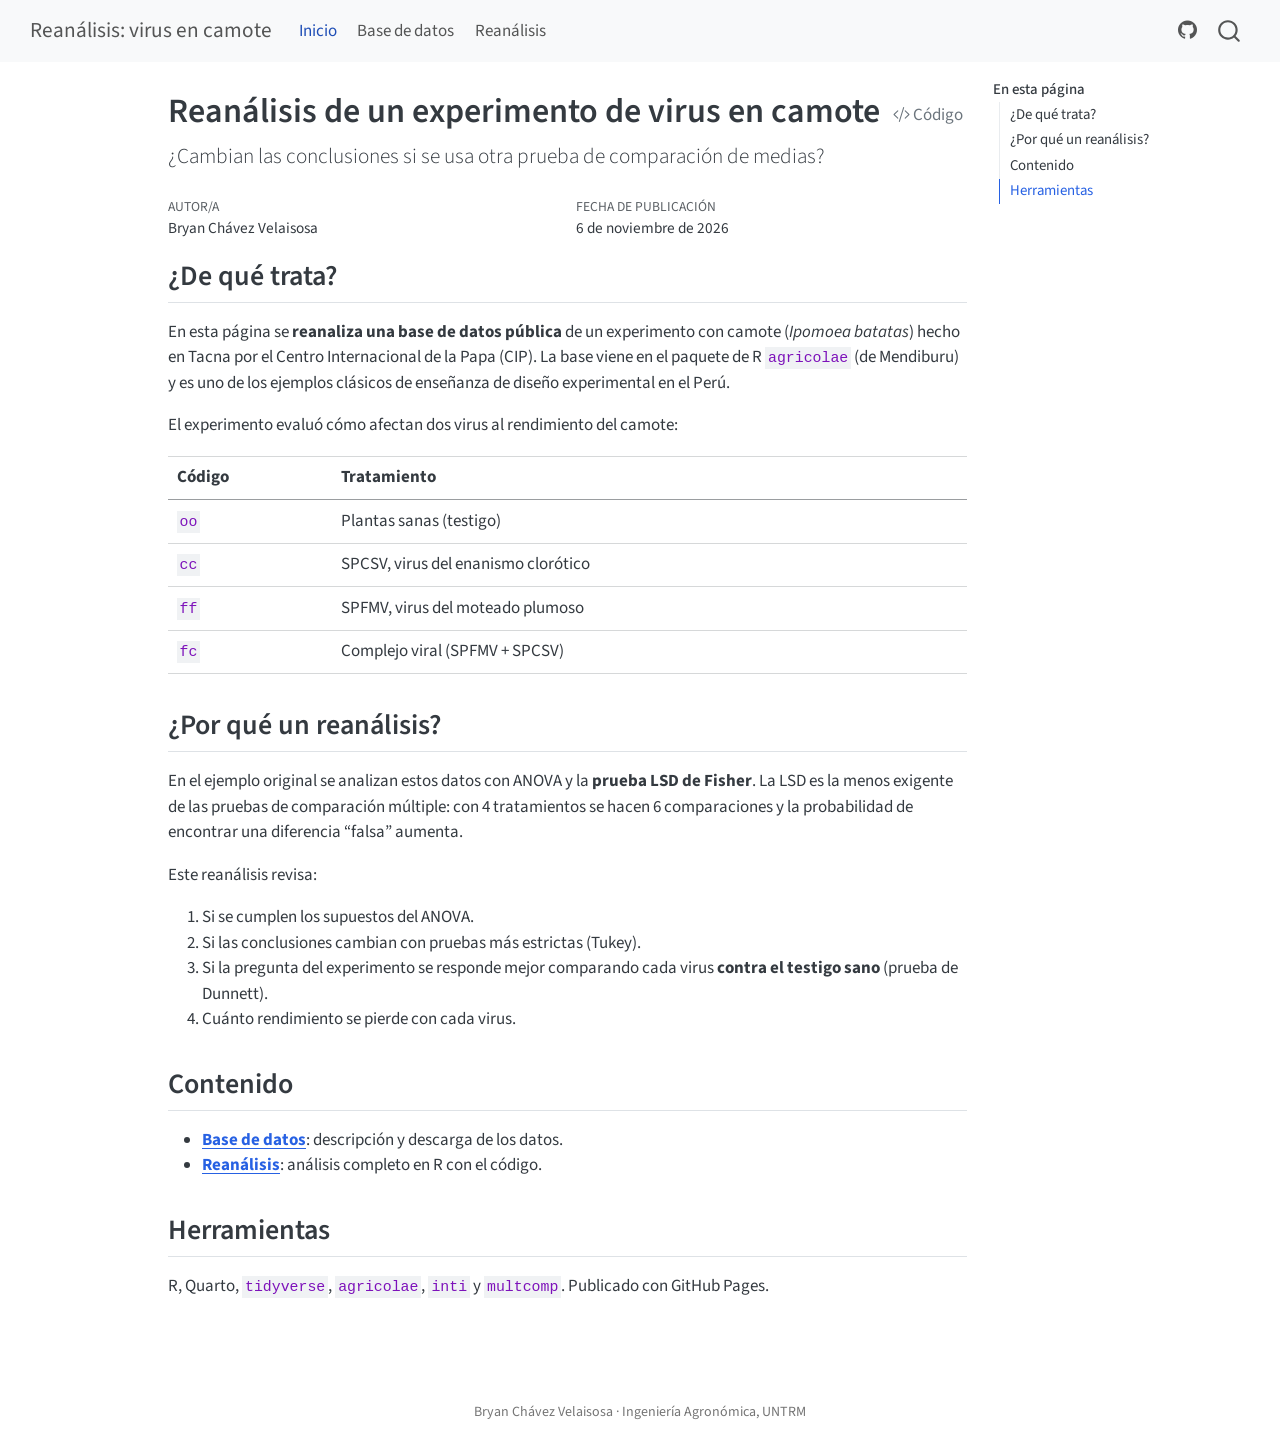
==== docs/index.html @ 57bd464e "Add files via upload" ====
<!DOCTYPE html>
<html xmlns="http://www.w3.org/1999/xhtml" lang="es" xml:lang="es"><head>

<meta charset="utf-8">
<meta name="generator" content="quarto-1.11.9">

<meta name="viewport" content="width=device-width, initial-scale=1.0, user-scalable=yes">

<meta name="author" content="Bryan Chávez Velaisosa">

<title>Reanálisis de un experimento de virus en camote – Reanálisis: virus en camote</title>
<style>
/* Default styles provided by pandoc.
** See https://pandoc.org/MANUAL.html#variables-for-html for config info.
*/
span.smallcaps{font-variant: small-caps;}
div.columns{display: flex; gap: 1.5em;}
div.column{flex: auto;}
@media screen {
div.columns{gap: min(4vw, 1.5em);}
div.column{overflow-x: auto;}
}
div.hanging-indent{margin-left: 1.5em; text-indent: -1.5em;}
ul.task-list{list-style: none;}
ul.task-list li input[type="checkbox"] {
  width: 0.8em;
  margin: 0 0.8em 0.2em -1em; /* quarto-specific, see https://github.com/quarto-dev/quarto-cli/issues/4556 */ 
  vertical-align: middle;
}
/* CSS for syntax highlighting */
html { -webkit-text-size-adjust: 100%; }
pre > code.sourceCode { white-space: pre; position: relative; }
pre > code.sourceCode > span { display: inline-block; line-height: 1.25; }
pre > code.sourceCode > span:empty { height: 1.2em; }
.sourceCode { overflow: visible; }
code.sourceCode > span { color: inherit; text-decoration: inherit; }
div.sourceCode { margin: 1em 0; }
pre.sourceCode { margin: 0; }
@media screen {
div.sourceCode { overflow: auto; }
}
@media print {
pre > code.sourceCode { white-space: pre-wrap; }
pre > code.sourceCode > span { text-indent: -5em; padding-left: 5em; }
}
pre.numberSource code
  { counter-reset: source-line 0; }
pre.numberSource code > span
  { position: relative; left: -4em; counter-increment: source-line; }
pre.numberSource code > span > a:first-child::before
  { content: counter(source-line);
    position: relative; left: -1em; text-align: right; vertical-align: baseline;
    border: none; display: inline-block;
    -webkit-touch-callout: none; -webkit-user-select: none;
    -khtml-user-select: none; -moz-user-select: none;
    -ms-user-select: none; user-select: none;
    padding: 0 4px; width: 4em;
  }
pre.numberSource { margin-left: 3em;  padding-left: 4px; }
div.sourceCode
  {   }
@media screen {
pre > code.sourceCode > span > a:first-child::before { text-decoration: underline; }
}
</style>


<script src="site_libs/quarto-nav/quarto-nav.js"></script>
<script src="site_libs/quarto-nav/headroom.min.js"></script>
<script src="site_libs/clipboard/clipboard.min.js"></script>
<script src="site_libs/quarto-search/autocomplete.umd.js"></script>
<script src="site_libs/quarto-search/fuse.min.js"></script>
<script src="site_libs/quarto-search/quarto-search.js"></script>
<meta name="quarto:offset" content="./">
<script src="site_libs/quarto-html/quarto.js" type="module"></script>
<script src="site_libs/quarto-html/tabsets/tabsets.js" type="module"></script>
<script src="site_libs/quarto-html/scrollable-regions/scrollable-regions.js" type="module"></script>
<script src="site_libs/quarto-html/popper.min.js"></script>
<script src="site_libs/quarto-html/tippy.umd.min.js"></script>
<script src="site_libs/quarto-html/anchor.min.js"></script>
<link href="site_libs/quarto-html/tippy.css" rel="stylesheet">
<link href="site_libs/quarto-html/quarto-syntax-highlighting-63b5708e65d6cd79cd7618c58d0c21e7.css" rel="stylesheet" id="quarto-text-highlighting-styles">
<script src="site_libs/bootstrap/bootstrap.min.js"></script>
<link href="site_libs/bootstrap/bootstrap-icons.css" rel="stylesheet">
<link href="site_libs/bootstrap/bootstrap-2f26042ee04390a409193c36bb3e8631.min.css" rel="stylesheet" append-hash="true" id="quarto-bootstrap" data-mode="light">
<script id="quarto-search-options" type="application/json">{
  "location": "navbar",
  "copy-button": false,
  "collapse-after": 3,
  "panel-placement": "end",
  "type": "overlay",
  "limit": 50,
  "keyboard-shortcut": [
    "f",
    "/",
    "s"
  ],
  "show-item-context": false,
  "language": {
    "search-no-results-text": "No se han encontrado resultados",
    "search-matching-documents-text": "documentos encontrados",
    "search-copy-link-title": "Copiar el enlace en la búsqueda",
    "search-hide-matches-text": "Ocultar resultados adicionales",
    "search-more-match-text": "resultado adicional en este documento",
    "search-more-matches-text": "resultados adicionales en este documento",
    "search-clear-button-title": "Borrar",
    "search-text-placeholder": "",
    "search-detached-cancel-button-title": "Cancelar",
    "search-submit-button-title": "Enviar",
    "search-label": "Buscar"
  }
}</script>


</head>

<body class="nav-fixed quarto-light"><a id="quarto-skip-link" class="visually-hidden-focusable" href="#quarto-document-content">Saltar al contenido principal</a>

<div id="quarto-search-results"></div>
  <header id="quarto-header" class="headroom fixed-top">
    <nav class="navbar navbar-expand-lg " data-bs-theme="dark" aria-label="Sitio web">
      <div class="navbar-container container-fluid">
      <div class="navbar-brand-container mx-auto">
    <a class="navbar-brand" href="./index.html">
    <span class="navbar-title">Reanálisis: virus en camote</span>
    </a>
  </div>
          <button class="navbar-toggler" type="button" data-bs-toggle="collapse" data-bs-target="#navbarCollapse" aria-controls="navbarCollapse" aria-expanded="false" aria-label="Navegación de palanca" onclick="if (window.quartoToggleHeadroom) { window.quartoToggleHeadroom(); }">
  <span class="navbar-toggler-icon"></span>
</button>
          <div class="collapse navbar-collapse" id="navbarCollapse">
            <ul class="navbar-nav navbar-nav-scroll me-auto">
  <li class="nav-item">
    <a class="nav-link active" href="./index.html" aria-current="page"> 
<span class="menu-text">Inicio</span></a>
  </li>  
  <li class="nav-item">
    <a class="nav-link" href="./datos.html"> 
<span class="menu-text">Base de datos</span></a>
  </li>  
  <li class="nav-item">
    <a class="nav-link" href="./reanalisis.html"> 
<span class="menu-text">Reanálisis</span></a>
  </li>  
</ul>
            <ul class="navbar-nav navbar-nav-scroll ms-auto">
  <li class="nav-item compact">
    <a class="nav-link" href="https://github.com/bryanchavez03/reanalisis-camote"> <i class="bi bi-github" role="img">
</i> 
<span class="menu-text"></span></a>
  </li>  
</ul>
          </div> <!-- /navcollapse -->
            <div class="quarto-navbar-tools">
</div>
            <div id="quarto-search" class="" title="Buscar"></div>
      </div> <!-- /container-fluid -->
    </nav>
</header>
<!-- content -->
<div id="quarto-content" class="quarto-container page-columns page-rows-contents page-layout-article page-navbar">
<!-- sidebar -->
<!-- margin-sidebar -->
    <div id="quarto-margin-sidebar" class="sidebar margin-sidebar">
        <nav id="TOC" role="doc-toc" aria-labelledby="toc-title" class="toc-active">
    <h2 id="toc-title">En esta página</h2>
   
  <ul>
  <li><a href="#de-qué-trata" id="toc-de-qué-trata" class="nav-link active" data-scroll-target="#de-qué-trata">¿De qué trata?</a></li>
  <li><a href="#por-qué-un-reanálisis" id="toc-por-qué-un-reanálisis" class="nav-link" data-scroll-target="#por-qué-un-reanálisis">¿Por qué un reanálisis?</a></li>
  <li><a href="#contenido" id="toc-contenido" class="nav-link" data-scroll-target="#contenido">Contenido</a></li>
  <li><a href="#herramientas" id="toc-herramientas" class="nav-link" data-scroll-target="#herramientas">Herramientas</a></li>
  </ul>
</nav>
    </div>
<!-- main -->
<main class="content" id="quarto-document-content" tabindex="-1">

<header id="title-block-header" class="quarto-title-block default">
<div class="quarto-title">
<div class="quarto-title-block"><div><h1 class="title">Reanálisis de un experimento de virus en camote</h1><button type="button" class="btn code-tools-button" id="quarto-code-tools-source"><i class="bi"></i> Código</button></div></div>
<p class="subtitle lead">¿Cambian las conclusiones si se usa otra prueba de comparación de medias?</p>
</div>



<div class="quarto-title-meta">

    <div>
    <div class="quarto-title-meta-heading">Autor/a</div>
    <div class="quarto-title-meta-contents">
             <p>Bryan Chávez Velaisosa </p>
          </div>
  </div>
    
    <div>
    <div class="quarto-title-meta-heading">Fecha de publicación</div>
    <div class="quarto-title-meta-contents">
      <p class="date">6 de noviembre de 2026</p>
    </div>
  </div>
  
    
  </div>
  


</header>


<section id="de-qué-trata" class="level2">
<h2 class="anchored" data-anchor-id="de-qué-trata">¿De qué trata?</h2>
<p>En esta página se <strong>reanaliza una base de datos pública</strong> de un experimento con camote (<em>Ipomoea batatas</em>) hecho en Tacna por el Centro Internacional de la Papa (CIP). La base viene en el paquete de R <code>agricolae</code> (de Mendiburu) y es uno de los ejemplos clásicos de enseñanza de diseño experimental en el Perú.</p>
<p>El experimento evaluó cómo afectan dos virus al rendimiento del camote:</p>
<table class="caption-top table">
<thead>
<tr class="header">
<th>Código</th>
<th>Tratamiento</th>
</tr>
</thead>
<tbody>
<tr class="odd">
<td><code>oo</code></td>
<td>Plantas sanas (testigo)</td>
</tr>
<tr class="even">
<td><code>cc</code></td>
<td>SPCSV, virus del enanismo clorótico</td>
</tr>
<tr class="odd">
<td><code>ff</code></td>
<td>SPFMV, virus del moteado plumoso</td>
</tr>
<tr class="even">
<td><code>fc</code></td>
<td>Complejo viral (SPFMV + SPCSV)</td>
</tr>
</tbody>
</table>
</section>
<section id="por-qué-un-reanálisis" class="level2">
<h2 class="anchored" data-anchor-id="por-qué-un-reanálisis">¿Por qué un reanálisis?</h2>
<p>En el ejemplo original se analizan estos datos con ANOVA y la <strong>prueba LSD de Fisher</strong>. La LSD es la menos exigente de las pruebas de comparación múltiple: con 4 tratamientos se hacen 6 comparaciones y la probabilidad de encontrar una diferencia “falsa” aumenta.</p>
<p>Este reanálisis revisa:</p>
<ol type="1">
<li>Si se cumplen los supuestos del ANOVA.</li>
<li>Si las conclusiones cambian con pruebas más estrictas (Tukey).</li>
<li>Si la pregunta del experimento se responde mejor comparando cada virus <strong>contra el testigo sano</strong> (prueba de Dunnett).</li>
<li>Cuánto rendimiento se pierde con cada virus.</li>
</ol>
</section>
<section id="contenido" class="level2">
<h2 class="anchored" data-anchor-id="contenido">Contenido</h2>
<ul>
<li><a href="./datos.html"><strong>Base de datos</strong></a>: descripción y descarga de los datos.</li>
<li><a href="./reanalisis.html"><strong>Reanálisis</strong></a>: análisis completo en R con el código.</li>
</ul>
</section>
<section id="herramientas" class="level2">
<h2 class="anchored" data-anchor-id="herramientas">Herramientas</h2>
<p>R, Quarto, <code>tidyverse</code>, <code>agricolae</code>, <code>inti</code> y <code>multcomp</code>. Publicado con GitHub Pages.</p>


<!-- -->

</section>

</main> <!-- /main -->
<script id="quarto-html-after-body" type="application/javascript">
  window.document.addEventListener("DOMContentLoaded", function (event) {
    const icon = "";
    const anchorJS = new window.AnchorJS();
    anchorJS.options = {
      placement: 'right',
      icon: icon
    };
    anchorJS.add('.anchored');
    const isCodeAnnotation = (el) => {
      for (const clz of el.classList) {
        if (clz.startsWith('code-annotation-')) {                     
          return true;
        }
      }
      return false;
    }
    const onCopySuccess = function(e) {
      // button target
      const button = e.trigger;
      // don't keep focus
      button.blur();
      // flash "checked"
      button.classList.add('code-copy-button-checked');
      var currentTitle = button.getAttribute("title");
      button.setAttribute("title", "Copiado");
      let tooltip;
      if (window.bootstrap) {
        button.setAttribute("data-bs-toggle", "tooltip");
        button.setAttribute("data-bs-placement", "left");
        button.setAttribute("data-bs-title", "Copiado");
        tooltip = new bootstrap.Tooltip(button, 
          { trigger: "manual", 
            customClass: "code-copy-button-tooltip",
            offset: [0, -8]});
        tooltip.show();    
      }
      setTimeout(function() {
        if (tooltip) {
          tooltip.hide();
          button.removeAttribute("data-bs-title");
          button.removeAttribute("data-bs-toggle");
          button.removeAttribute("data-bs-placement");
        }
        button.setAttribute("title", currentTitle);
        button.classList.remove('code-copy-button-checked');
      }, 1000);
      // clear code selection
      e.clearSelection();
    }
    const getTextToCopy = function(trigger) {
      const outerScaffold = trigger.parentElement.cloneNode(true);
      const codeEl = outerScaffold.querySelector('code');
      for (const childEl of codeEl.children) {
        if (isCodeAnnotation(childEl)) {
          childEl.remove();
        }
      }
      return codeEl.innerText;
    }
    const clipboard = new window.ClipboardJS('.code-copy-button:not([data-in-quarto-modal])', {
      text: getTextToCopy
    });
    clipboard.on('success', onCopySuccess);
    if (window.document.getElementById('quarto-embedded-source-code-modal')) {
      const clipboardModal = new window.ClipboardJS('.code-copy-button[data-in-quarto-modal]', {
        text: getTextToCopy,
        container: window.document.getElementById('quarto-embedded-source-code-modal')
      });
      clipboardModal.on('success', onCopySuccess);
    }
    const viewSource = window.document.getElementById('quarto-view-source') ||
                       window.document.getElementById('quarto-code-tools-source');
    if (viewSource) {
      const sourceUrl = viewSource.getAttribute("data-quarto-source-url");
      viewSource.addEventListener("click", function(e) {
        if (sourceUrl) {
          // rstudio viewer pane
          if (/\bcapabilities=\b/.test(window.location)) {
            window.open(sourceUrl);
          } else {
            window.location.href = sourceUrl;
          }
        } else {
          const modal = new bootstrap.Modal(document.getElementById('quarto-embedded-source-code-modal'));
          modal.show();
        }
        return false;
      });
    }
    function toggleCodeHandler(show) {
      return function(e) {
        const cellDetails = window.document.querySelectorAll(".cell details.code-fold");
        for (let i=0; i<cellDetails.length; i++) {
          const details = cellDetails[i];
          if (show) {
            details.open = true;
          } else {
            details.removeAttribute("open");
          }
        }
        const cellCodeDivs = window.document.querySelectorAll(".cell div.sourceCode.cell-code");
        const fromCls = show ? "hidden" : "unhidden";
        const toCls = show ? "unhidden" : "hidden";
        for (let i=0; i<cellCodeDivs.length; i++) {
          const codeDiv = cellCodeDivs[i];
          if (codeDiv.classList.contains(fromCls)) {
            codeDiv.classList.remove(fromCls);
            codeDiv.classList.add(toCls);
          } 
        }
        return false;
      }
    }
    const hideAllCode = window.document.getElementById("quarto-hide-all-code");
    if (hideAllCode) {
      hideAllCode.addEventListener("click", toggleCodeHandler(false));
    }
    const showAllCode = window.document.getElementById("quarto-show-all-code");
    if (showAllCode) {
      showAllCode.addEventListener("click", toggleCodeHandler(true));
    }
      var localhostRegex = new RegExp(/^(?:http|https):\/\/localhost\:?[0-9]*\//);
      var mailtoRegex = new RegExp(/^mailto:/);
        var filterRegex = new RegExp('/' + window.location.host + '/');
      var isInternal = (href) => {
          return filterRegex.test(href) || localhostRegex.test(href) || mailtoRegex.test(href);
      }
      // Inspect non-navigation links and adorn them if external
      window.quartoDecorateExternalLinks = function (root) {
     var links = (root || window.document).querySelectorAll('a[href]:not(.nav-link):not(.navbar-brand):not(.toc-action):not(.sidebar-link):not(.sidebar-item-toggle):not(.pagination-link):not(.no-external):not([aria-hidden]):not(.dropdown-item):not(.quarto-navigation-tool):not(.about-link)');
      for (var i=0; i<links.length; i++) {
        const link = links[i];
        if (!isInternal(link.href)) {
          // undo the damage that might have been done by quarto-nav.js in the case of
          // links that we want to consider external
          if (link.dataset.originalHref !== undefined) {
            link.href = link.dataset.originalHref;
          }
          if (!link.classList.contains('no-external-icon')) {
          }
        }
      }
      };
      window.quartoDecorateExternalLinks(window.document);
    // Esc closes the popup (WCAG 1.4.13) and focus leaving both trigger and
    // popup closes it (WCAG 2.4.11); tippy handles neither for interactive popups.
    const hideOnEscAndFocusOut = {
      name: 'hideOnEscAndFocusOut',
      defaultValue: true,
      fn(instance) {
        const dismiss = () => {
          // A show scheduled by the trigger delay would otherwise reopen it
          instance.clearDelayTimeouts();
          instance.hide();
        };
        const onKeyDown = (event) => {
          if (event.key !== 'Escape') {
            return;
          }
          // Keep Esc from also reaching page handlers (e.g. reveal.js overview),
          // except an open reveal.js slide menu, which Esc should close too.
          // The menu handles keys only when its keyboard option is on.
          const menuHandlesEsc = window.Reveal?.getPlugin?.('menu')?.isOpen() &&
            window.Reveal.getConfig().menu?.keyboard !== false;
          if (!menuHandlesEsc) {
            event.stopPropagation();
          }
          if (instance.popper.contains(window.document.activeElement)) {
            // Disabled while refocusing so the focus trigger does not reopen it
            instance.disable();
            instance.reference.focus();
            instance.enable();
          }
          dismiss();
        };
        const onFocusOut = (event) => {
          const target = event.relatedTarget;
          if (target && !instance.reference.contains(target) &&
              !instance.popper.contains(target)) {
            dismiss();
          }
        };
        // On the trigger too: a click trigger (code-annotations: select) has no
        // blur handling. Attached for the instance's lifetime so leaving the
        // trigger also cancels a show still pending on the trigger delay.
        instance.reference.addEventListener('focusout', onFocusOut);
        return {
          onShow() {
            window.document.addEventListener('keydown', onKeyDown, true);
            instance.popper.addEventListener('focusout', onFocusOut);
          },
          onHide() {
            window.document.removeEventListener('keydown', onKeyDown, true);
            instance.popper.removeEventListener('focusout', onFocusOut);
          },
          onDestroy() {
            instance.reference.removeEventListener('focusout', onFocusOut);
          },
        };
      },
    };
    function tippyHover(el, contentFn, onTriggerFn, onUntriggerFn) {
      const config = {
        allowHTML: true,
        maxWidth: 500,
        delay: 100,
        arrow: false,
        appendTo: function(el) {
            return el.parentElement;
        },
        interactive: true,
        interactiveBorder: 10,
        theme: 'quarto',
        placement: 'bottom-start',
        plugins: [hideOnEscAndFocusOut],
      };
      if (contentFn) {
        config.content = contentFn;
      }
      if (onTriggerFn) {
        config.onTrigger = onTriggerFn;
      }
      if (onUntriggerFn) {
        config.onUntrigger = onUntriggerFn;
      }
      window.tippy(el, config); 
    }
    const noterefs = window.document.querySelectorAll('a[role="doc-noteref"]');
    for (var i=0; i<noterefs.length; i++) {
      const ref = noterefs[i];
      tippyHover(ref, function() {
        // use id or data attribute instead here
        let href = ref.getAttribute('data-footnote-href') || ref.getAttribute('href');
        try { href = new URL(href).hash; } catch {}
        const id = href.replace(/^#\/?/, "");
        const note = window.document.getElementById(id);
        if (note) {
          return note.innerHTML;
        } else {
          return "";
        }
      });
    }
    const xrefs = window.document.querySelectorAll('a.quarto-xref');
    const processXRef = (id, note) => {
      // Strip column container classes
      const stripColumnClz = (el) => {
        el.classList.remove("page-full", "page-columns");
        if (el.children) {
          for (const child of el.children) {
            stripColumnClz(child);
          }
        }
      }
      stripColumnClz(note)
      if (id === null || id.startsWith('sec-')) {
        // Special case sections, only their first couple elements
        const container = document.createElement("div");
        if (note.children && note.children.length > 2) {
          container.appendChild(note.children[0].cloneNode(true));
          for (let i = 1; i < note.children.length; i++) {
            const child = note.children[i];
            if (child.tagName === "P" && child.innerText === "") {
              continue;
            } else {
              container.appendChild(child.cloneNode(true));
              break;
            }
          }
          if (window.Quarto?.typesetMath) {
            window.Quarto.typesetMath(container);
          }
          return container.innerHTML
        } else {
          if (window.Quarto?.typesetMath) {
            window.Quarto.typesetMath(note);
          }
          return note.innerHTML;
        }
      } else {
        // Remove any anchor links if they are present
        const anchorLink = note.querySelector('a.anchorjs-link');
        if (anchorLink) {
          anchorLink.remove();
        }
        if (window.Quarto?.typesetMath) {
          window.Quarto.typesetMath(note);
        }
        if (note.classList.contains("callout")) {
          return note.outerHTML;
        } else {
          return note.innerHTML;
        }
      }
    }
    for (var i=0; i<xrefs.length; i++) {
      const xref = xrefs[i];
      tippyHover(xref, undefined, function(instance) {
        instance.disable();
        let url = xref.getAttribute('href');
        let hash = undefined; 
        if (url.startsWith('#')) {
          hash = url;
        } else {
          try { hash = new URL(url).hash; } catch {}
        }
        if (hash) {
          const id = hash.replace(/^#\/?/, "");
          const note = window.document.getElementById(id);
          if (note !== null) {
            try {
              const html = processXRef(id, note.cloneNode(true));
              instance.setContent(html);
            } finally {
              instance.enable();
              instance.show();
            }
          } else {
            // See if we can fetch this
            fetch(url.split('#')[0])
            .then(res => res.text())
            .then(html => {
              const parser = new DOMParser();
              const htmlDoc = parser.parseFromString(html, "text/html");
              const note = htmlDoc.getElementById(id);
              if (note !== null) {
                const html = processXRef(id, note);
                instance.setContent(html);
              } 
            }).finally(() => {
              instance.enable();
              instance.show();
            });
          }
        } else {
          // See if we can fetch a full url (with no hash to target)
          // This is a special case and we should probably do some content thinning / targeting
          fetch(url)
          .then(res => res.text())
          .then(html => {
            const parser = new DOMParser();
            const htmlDoc = parser.parseFromString(html, "text/html");
            const note = htmlDoc.querySelector('main.content');
            if (note !== null) {
              // This should only happen for chapter cross references
              // (since there is no id in the URL)
              // remove the first header
              if (note.children.length > 0 && note.children[0].tagName === "HEADER") {
                note.children[0].remove();
              }
              const html = processXRef(null, note);
              instance.setContent(html);
            } 
          }).finally(() => {
            instance.enable();
            instance.show();
          });
        }
      }, function(instance) {
      });
    }
        let selectedAnnoteEl;
        const selectorForAnnotation = ( cell, annotation) => {
          let cellAttr = 'data-code-cell="' + cell + '"';
          let lineAttr = 'data-code-annotation="' +  annotation + '"';
          const selector = 'span[' + cellAttr + '][' + lineAttr + ']';
          return selector;
        }
        const selectCodeLines = (annoteEl) => {
          const doc = window.document;
          const targetCell = annoteEl.getAttribute("data-target-cell");
          const targetAnnotation = annoteEl.getAttribute("data-target-annotation");
          const annoteSpan = window.document.querySelector(selectorForAnnotation(targetCell, targetAnnotation));
          const lines = annoteSpan.getAttribute("data-code-lines").split(",");
          const lineIds = lines.map((line) => {
            return targetCell + "-" + line;
          })
          // Each band is positioned against its own containing block, which is
          // not the offsetParent of the lines, so place it from client rects.
          const placeBand = (band, firstEl, lastEl, codeBlock) => {
            const container = band.offsetParent;
            if (container === null) {
              return;
            }
            const containerRect = container.getBoundingClientRect();
            // Reveal.js scales slides with a transform, so convert client
            // pixels back to the CSS pixels of the container.
            const scale = containerRect.height / container.offsetHeight || 1;
            const firstRect = firstEl.getBoundingClientRect();
            const lastRect = lastEl.getBoundingClientRect();
            const top = (firstRect.top - containerRect.top) / scale - container.clientTop + container.scrollTop;
            const height = (lastRect.bottom - firstRect.top) / scale;
            band.style.top = top - 2 + "px";
            band.style.height = height + 4 + "px";
            if (codeBlock) {
              // Without the copy button wrapper, the containing block is wider
              // than the code block, so span the code block explicitly.
              const blockRect = codeBlock.getBoundingClientRect();
              band.style.left = (blockRect.left - containerRect.left) / scale - container.clientLeft + container.scrollLeft + "px";
              band.style.width = blockRect.width / scale + "px";
            }
          };
          if (lineIds.length > 0) {
            const el = window.document.getElementById(lineIds[0]);
            const lastEl = window.document.getElementById(lineIds[lineIds.length - 1]);
            const parent = el.parentElement.parentElement;
            // cook up a div (if necessary) and position it
            let div = window.document.getElementById("code-annotation-line-highlight");
            if (div === null) {
              div = window.document.createElement("div");
              div.setAttribute("id", "code-annotation-line-highlight");
              div.style.position = 'absolute';
              parent.appendChild(div);
            }
            placeBand(div, el, lastEl, parent.closest("div.sourceCode") || parent);
            let gutterDiv = window.document.getElementById("code-annotation-line-highlight-gutter");
            if (gutterDiv === null) {
              gutterDiv = window.document.createElement("div");
              gutterDiv.setAttribute("id", "code-annotation-line-highlight-gutter");
              gutterDiv.style.position = 'absolute';
              const codeCell = window.document.getElementById(targetCell);
              const gutter = codeCell.querySelector('.code-annotation-gutter');
              gutter.appendChild(gutterDiv);
            }
            placeBand(gutterDiv, el, lastEl);
            selectedAnnoteEl = annoteEl;
          }
        };
        const unselectCodeLines = () => {
          const elementsIds = ["code-annotation-line-highlight", "code-annotation-line-highlight-gutter"];
          elementsIds.forEach((elId) => {
            const div = window.document.getElementById(elId);
            if (div) {
              div.remove();
            }
          });
          selectedAnnoteEl = undefined;
        };
          // Handle positioning of the toggle
      window.addEventListener(
        "resize",
        throttle(() => {
          elRect = undefined;
          if (selectedAnnoteEl) {
            selectCodeLines(selectedAnnoteEl);
          }
        }, 10)
      );
      function throttle(fn, ms) {
      let throttle = false;
      let timer;
        return (...args) => {
          if(!throttle) { // first call gets through
              fn.apply(this, args);
              throttle = true;
          } else { // all the others get throttled
              if(timer) clearTimeout(timer); // cancel #2
              timer = setTimeout(() => {
                fn.apply(this, args);
                timer = throttle = false;
              }, ms);
          }
        };
      }
        // Attach click handler to the DT
        const annoteDls = window.document.querySelectorAll('dt[data-target-cell]');
        for (const annoteDlNode of annoteDls) {
          annoteDlNode.addEventListener('click', (event) => {
            const clickedEl = event.target;
            if (clickedEl !== selectedAnnoteEl) {
              unselectCodeLines();
              const activeEl = window.document.querySelector('dt[data-target-cell].code-annotation-active');
              if (activeEl) {
                activeEl.classList.remove('code-annotation-active');
              }
              selectCodeLines(clickedEl);
              clickedEl.classList.add('code-annotation-active');
            } else {
              // Unselect the line
              unselectCodeLines();
              clickedEl.classList.remove('code-annotation-active');
            }
          });
        }
    const findCites = (el) => {
      const parentEl = el.parentElement;
      if (parentEl) {
        const cites = parentEl.dataset.cites;
        if (cites) {
          return {
            el,
            cites: cites.split(' ')
          };
        } else {
          return findCites(el.parentElement)
        }
      } else {
        return undefined;
      }
    };
    var bibliorefs = window.document.querySelectorAll('a[role="doc-biblioref"]');
    for (var i=0; i<bibliorefs.length; i++) {
      const ref = bibliorefs[i];
      const citeInfo = findCites(ref);
      if (citeInfo) {
        tippyHover(citeInfo.el, function() {
          var popup = window.document.createElement('div');
          citeInfo.cites.forEach(function(cite) {
            var citeDiv = window.document.createElement('div');
            citeDiv.classList.add('hanging-indent');
            citeDiv.classList.add('csl-entry');
            var biblioDiv = window.document.getElementById('ref-' + cite);
            if (biblioDiv) {
              citeDiv.innerHTML = biblioDiv.innerHTML;
            }
            popup.appendChild(citeDiv);
          });
          return popup.innerHTML;
        });
      }
    }
  });
  </script>
  <script type="application/javascript">
  window.quartoScrollableRegionsLabels = {"code":"Código desplazable","output":"Salida desplazable"};
  </script><div class="modal fade" id="quarto-embedded-source-code-modal" tabindex="-1" aria-labelledby="quarto-embedded-source-code-modal-label" aria-hidden="true"><div class="modal-dialog modal-dialog-scrollable"><div class="modal-content"><div class="modal-header"><h5 class="modal-title" id="quarto-embedded-source-code-modal-label">Ejecutar el código</h5><button class="btn-close" data-bs-dismiss="modal"></button></div><div class="modal-body"><div class="">
<div class="code-copy-outer-scaffold"><div class="sourceCode" id="cb1" data-shortcodes="false"><pre class="sourceCode markdown code-with-copy"><code class="sourceCode markdown"><span id="cb1-1"><a href="#cb1-1" aria-hidden="true" tabindex="-1"></a><span class="co">---</span></span>
<span id="cb1-2"><a href="#cb1-2" aria-hidden="true" tabindex="-1"></a><span class="an">title:</span><span class="co"> "Reanálisis de un experimento de virus en camote"</span></span>
<span id="cb1-3"><a href="#cb1-3" aria-hidden="true" tabindex="-1"></a><span class="an">subtitle:</span><span class="co"> "¿Cambian las conclusiones si se usa otra prueba de comparación de medias?"</span></span>
<span id="cb1-4"><a href="#cb1-4" aria-hidden="true" tabindex="-1"></a><span class="an">author:</span><span class="co"> "Bryan Chávez Velaisosa"</span></span>
<span id="cb1-5"><a href="#cb1-5" aria-hidden="true" tabindex="-1"></a><span class="an">date:</span><span class="co"> today</span></span>
<span id="cb1-6"><a href="#cb1-6" aria-hidden="true" tabindex="-1"></a><span class="co">---</span></span>
<span id="cb1-7"><a href="#cb1-7" aria-hidden="true" tabindex="-1"></a></span>
<span id="cb1-8"><a href="#cb1-8" aria-hidden="true" tabindex="-1"></a><span class="fu">## ¿De qué trata?</span></span>
<span id="cb1-9"><a href="#cb1-9" aria-hidden="true" tabindex="-1"></a></span>
<span id="cb1-10"><a href="#cb1-10" aria-hidden="true" tabindex="-1"></a>En esta página se **reanaliza una base de datos pública** de un experimento con camote (*Ipomoea batatas*) hecho en Tacna por el Centro Internacional de la Papa (CIP). La base viene en el paquete de R <span class="in">`agricolae`</span> (de Mendiburu) y es uno de los ejemplos clásicos de enseñanza de diseño experimental en el Perú.</span>
<span id="cb1-11"><a href="#cb1-11" aria-hidden="true" tabindex="-1"></a></span>
<span id="cb1-12"><a href="#cb1-12" aria-hidden="true" tabindex="-1"></a>El experimento evaluó cómo afectan dos virus al rendimiento del camote:</span>
<span id="cb1-13"><a href="#cb1-13" aria-hidden="true" tabindex="-1"></a></span>
<span id="cb1-14"><a href="#cb1-14" aria-hidden="true" tabindex="-1"></a><span class="pp">|</span> Código <span class="pp">|</span> Tratamiento <span class="pp">|</span></span>
<span id="cb1-15"><a href="#cb1-15" aria-hidden="true" tabindex="-1"></a><span class="pp">|---|---|</span></span>
<span id="cb1-16"><a href="#cb1-16" aria-hidden="true" tabindex="-1"></a><span class="pp">|</span> <span class="in">`oo`</span> <span class="pp">|</span> Plantas sanas (testigo) <span class="pp">|</span></span>
<span id="cb1-17"><a href="#cb1-17" aria-hidden="true" tabindex="-1"></a><span class="pp">|</span> <span class="in">`cc`</span> <span class="pp">|</span> SPCSV, virus del enanismo clorótico <span class="pp">|</span></span>
<span id="cb1-18"><a href="#cb1-18" aria-hidden="true" tabindex="-1"></a><span class="pp">|</span> <span class="in">`ff`</span> <span class="pp">|</span> SPFMV, virus del moteado plumoso <span class="pp">|</span></span>
<span id="cb1-19"><a href="#cb1-19" aria-hidden="true" tabindex="-1"></a><span class="pp">|</span> <span class="in">`fc`</span> <span class="pp">|</span> Complejo viral (SPFMV + SPCSV) <span class="pp">|</span></span>
<span id="cb1-20"><a href="#cb1-20" aria-hidden="true" tabindex="-1"></a></span>
<span id="cb1-21"><a href="#cb1-21" aria-hidden="true" tabindex="-1"></a><span class="fu">## ¿Por qué un reanálisis?</span></span>
<span id="cb1-22"><a href="#cb1-22" aria-hidden="true" tabindex="-1"></a></span>
<span id="cb1-23"><a href="#cb1-23" aria-hidden="true" tabindex="-1"></a>En el ejemplo original se analizan estos datos con ANOVA y la **prueba LSD de Fisher**. La LSD es la menos exigente de las pruebas de comparación múltiple: con 4 tratamientos se hacen 6 comparaciones y la probabilidad de encontrar una diferencia "falsa" aumenta.</span>
<span id="cb1-24"><a href="#cb1-24" aria-hidden="true" tabindex="-1"></a></span>
<span id="cb1-25"><a href="#cb1-25" aria-hidden="true" tabindex="-1"></a>Este reanálisis revisa:</span>
<span id="cb1-26"><a href="#cb1-26" aria-hidden="true" tabindex="-1"></a></span>
<span id="cb1-27"><a href="#cb1-27" aria-hidden="true" tabindex="-1"></a><span class="ss">1. </span>Si se cumplen los supuestos del ANOVA.</span>
<span id="cb1-28"><a href="#cb1-28" aria-hidden="true" tabindex="-1"></a><span class="ss">2. </span>Si las conclusiones cambian con pruebas más estrictas (Tukey).</span>
<span id="cb1-29"><a href="#cb1-29" aria-hidden="true" tabindex="-1"></a><span class="ss">3. </span>Si la pregunta del experimento se responde mejor comparando cada virus **contra el testigo sano** (prueba de Dunnett).</span>
<span id="cb1-30"><a href="#cb1-30" aria-hidden="true" tabindex="-1"></a><span class="ss">4. </span>Cuánto rendimiento se pierde con cada virus.</span>
<span id="cb1-31"><a href="#cb1-31" aria-hidden="true" tabindex="-1"></a></span>
<span id="cb1-32"><a href="#cb1-32" aria-hidden="true" tabindex="-1"></a><span class="fu">## Contenido</span></span>
<span id="cb1-33"><a href="#cb1-33" aria-hidden="true" tabindex="-1"></a></span>
<span id="cb1-34"><a href="#cb1-34" aria-hidden="true" tabindex="-1"></a><span class="ss">- </span><span class="co">[</span><span class="ot">**Base de datos**</span><span class="co">](datos.qmd)</span>: descripción y descarga de los datos.</span>
<span id="cb1-35"><a href="#cb1-35" aria-hidden="true" tabindex="-1"></a><span class="ss">- </span><span class="co">[</span><span class="ot">**Reanálisis**</span><span class="co">](reanalisis.qmd)</span>: análisis completo en R con el código.</span>
<span id="cb1-36"><a href="#cb1-36" aria-hidden="true" tabindex="-1"></a></span>
<span id="cb1-37"><a href="#cb1-37" aria-hidden="true" tabindex="-1"></a><span class="fu">## Herramientas</span></span>
<span id="cb1-38"><a href="#cb1-38" aria-hidden="true" tabindex="-1"></a></span>
<span id="cb1-39"><a href="#cb1-39" aria-hidden="true" tabindex="-1"></a>R, Quarto, <span class="in">`tidyverse`</span>, <span class="in">`agricolae`</span>, <span class="in">`inti`</span> y <span class="in">`multcomp`</span>. Publicado con GitHub Pages.</span></code></pre></div><button title="Copiar al portapapeles" class="code-copy-button" data-in-quarto-modal=""><i class="bi"></i></button></div>
</div></div></div></div></div>
</div> <!-- /content -->
<footer class="footer">
  <div class="nav-footer">
    <div class="nav-footer-left">
      &nbsp;
    </div>   
    <div class="nav-footer-center">
<p>Bryan Chávez Velaisosa · Ingeniería Agronómica, UNTRM</p>
</div>
    <div class="nav-footer-right">
      &nbsp;
    </div>
  </div>
</footer>




</body></html>
---- docs/site_libs/quarto-html/tippy.css ----
.tippy-box[data-animation=fade][data-state=hidden]{opacity:0}[data-tippy-root]{max-width:calc(100vw - 10px)}.tippy-box{position:relative;background-color:#333;color:#fff;border-radius:4px;font-size:14px;line-height:1.4;white-space:normal;outline:0;transition-property:transform,visibility,opacity}.tippy-box[data-placement^=top]>.tippy-arrow{bottom:0}.tippy-box[data-placement^=top]>.tippy-arrow:before{bottom:-7px;left:0;border-width:8px 8px 0;border-top-color:initial;transform-origin:center top}.tippy-box[data-placement^=bottom]>.tippy-arrow{top:0}.tippy-box[data-placement^=bottom]>.tippy-arrow:before{top:-7px;left:0;border-width:0 8px 8px;border-bottom-color:initial;transform-origin:center bottom}.tippy-box[data-placement^=left]>.tippy-arrow{right:0}.tippy-box[data-placement^=left]>.tippy-arrow:before{border-width:8px 0 8px 8px;border-left-color:initial;right:-7px;transform-origin:center left}.tippy-box[data-placement^=right]>.tippy-arrow{left:0}.tippy-box[data-placement^=right]>.tippy-arrow:before{left:-7px;border-width:8px 8px 8px 0;border-right-color:initial;transform-origin:center right}.tippy-box[data-inertia][data-state=visible]{transition-timing-function:cubic-bezier(.54,1.5,.38,1.11)}.tippy-arrow{width:16px;height:16px;color:#333}.tippy-arrow:before{content:"";position:absolute;border-color:transparent;border-style:solid}.tippy-content{position:relative;padding:5px 9px;z-index:1}
---- docs/site_libs/quarto-html/quarto-syntax-highlighting-63b5708e65d6cd79cd7618c58d0c21e7.css ----
/* quarto syntax highlight colors */
:root {
  --quarto-hl-ot-color: #003B4F;
  --quarto-hl-at-color: #657422;
  --quarto-hl-ss-color: #20794D;
  --quarto-hl-an-color: #5E5E5E;
  --quarto-hl-fu-color: #4758AB;
  --quarto-hl-st-color: #20794D;
  --quarto-hl-cf-color: #003B4F;
  --quarto-hl-op-color: #5E5E5E;
  --quarto-hl-er-color: #AD0000;
  --quarto-hl-bn-color: #AD0000;
  --quarto-hl-al-color: #AD0000;
  --quarto-hl-va-color: #111111;
  --quarto-hl-bu-color: inherit;
  --quarto-hl-ex-color: inherit;
  --quarto-hl-pp-color: #AD0000;
  --quarto-hl-in-color: #5E5E5E;
  --quarto-hl-vs-color: #20794D;
  --quarto-hl-wa-color: #5E5E5E;
  --quarto-hl-do-color: #5E5E5E;
  --quarto-hl-im-color: #00769E;
  --quarto-hl-ch-color: #20794D;
  --quarto-hl-dt-color: #AD0000;
  --quarto-hl-fl-color: #AD0000;
  --quarto-hl-co-color: #5E5E5E;
  --quarto-hl-cv-color: #5E5E5E;
  --quarto-hl-cn-color: #8f5902;
  --quarto-hl-sc-color: #5E5E5E;
  --quarto-hl-dv-color: #AD0000;
  --quarto-hl-kw-color: #003B4F;
}

/* other quarto variables */
:root {
  --quarto-font-monospace: SFMono-Regular, Menlo, Monaco, Consolas, "Liberation Mono", "Courier New", monospace;
}

/* syntax highlight based on Pandoc's rules */
pre > code.sourceCode > span {
  color: #003B4F;
}

code.sourceCode > span {
  color: #003B4F;
}

div.sourceCode,
div.sourceCode pre.sourceCode {
  color: #003B4F;
}

/* Normal */
code span {
  color: #003B4F;
}

/* Alert */
code span.al {
  color: #AD0000;
  font-style: inherit;
}

/* Annotation */
code span.an {
  color: #5E5E5E;
  font-style: inherit;
}

/* Attribute */
code span.at {
  color: #657422;
  font-style: inherit;
}

/* BaseN */
code span.bn {
  color: #AD0000;
  font-style: inherit;
}

/* BuiltIn */
code span.bu {
  font-style: inherit;
}

/* ControlFlow */
code span.cf {
  color: #003B4F;
  font-weight: bold;
  font-style: inherit;
}

/* Char */
code span.ch {
  color: #20794D;
  font-style: inherit;
}

/* Constant */
code span.cn {
  color: #8f5902;
  font-style: inherit;
}

/* Comment */
code span.co {
  color: #5E5E5E;
  font-style: inherit;
}

/* CommentVar */
code span.cv {
  color: #5E5E5E;
  font-style: italic;
}

/* Documentation */
code span.do {
  color: #5E5E5E;
  font-style: italic;
}

/* DataType */
code span.dt {
  color: #AD0000;
  font-style: inherit;
}

/* DecVal */
code span.dv {
  color: #AD0000;
  font-style: inherit;
}

/* Error */
code span.er {
  color: #AD0000;
  font-style: inherit;
}

/* Extension */
code span.ex {
  font-style: inherit;
}

/* Float */
code span.fl {
  color: #AD0000;
  font-style: inherit;
}

/* Function */
code span.fu {
  color: #4758AB;
  font-style: inherit;
}

/* Import */
code span.im {
  color: #00769E;
  font-style: inherit;
}

/* Information */
code span.in {
  color: #5E5E5E;
  font-style: inherit;
}

/* Keyword */
code span.kw {
  color: #003B4F;
  font-weight: bold;
  font-style: inherit;
}

/* Operator */
code span.op {
  color: #5E5E5E;
  font-style: inherit;
}

/* Other */
code span.ot {
  color: #003B4F;
  font-style: inherit;
}

/* Preprocessor */
code span.pp {
  color: #AD0000;
  font-style: inherit;
}

/* SpecialChar */
code span.sc {
  color: #5E5E5E;
  font-style: inherit;
}

/* SpecialString */
code span.ss {
  color: #20794D;
  font-style: inherit;
}

/* String */
code span.st {
  color: #20794D;
  font-style: inherit;
}

/* Variable */
code span.va {
  color: #111111;
  font-style: inherit;
}

/* VerbatimString */
code span.vs {
  color: #20794D;
  font-style: inherit;
}

/* Warning */
code span.wa {
  color: #5E5E5E;
  font-style: italic;
}

.prevent-inlining {
  content: "</";
}

/*# sourceMappingURL=054cc16b9e9817627be6994582d2ffb5.css.map */
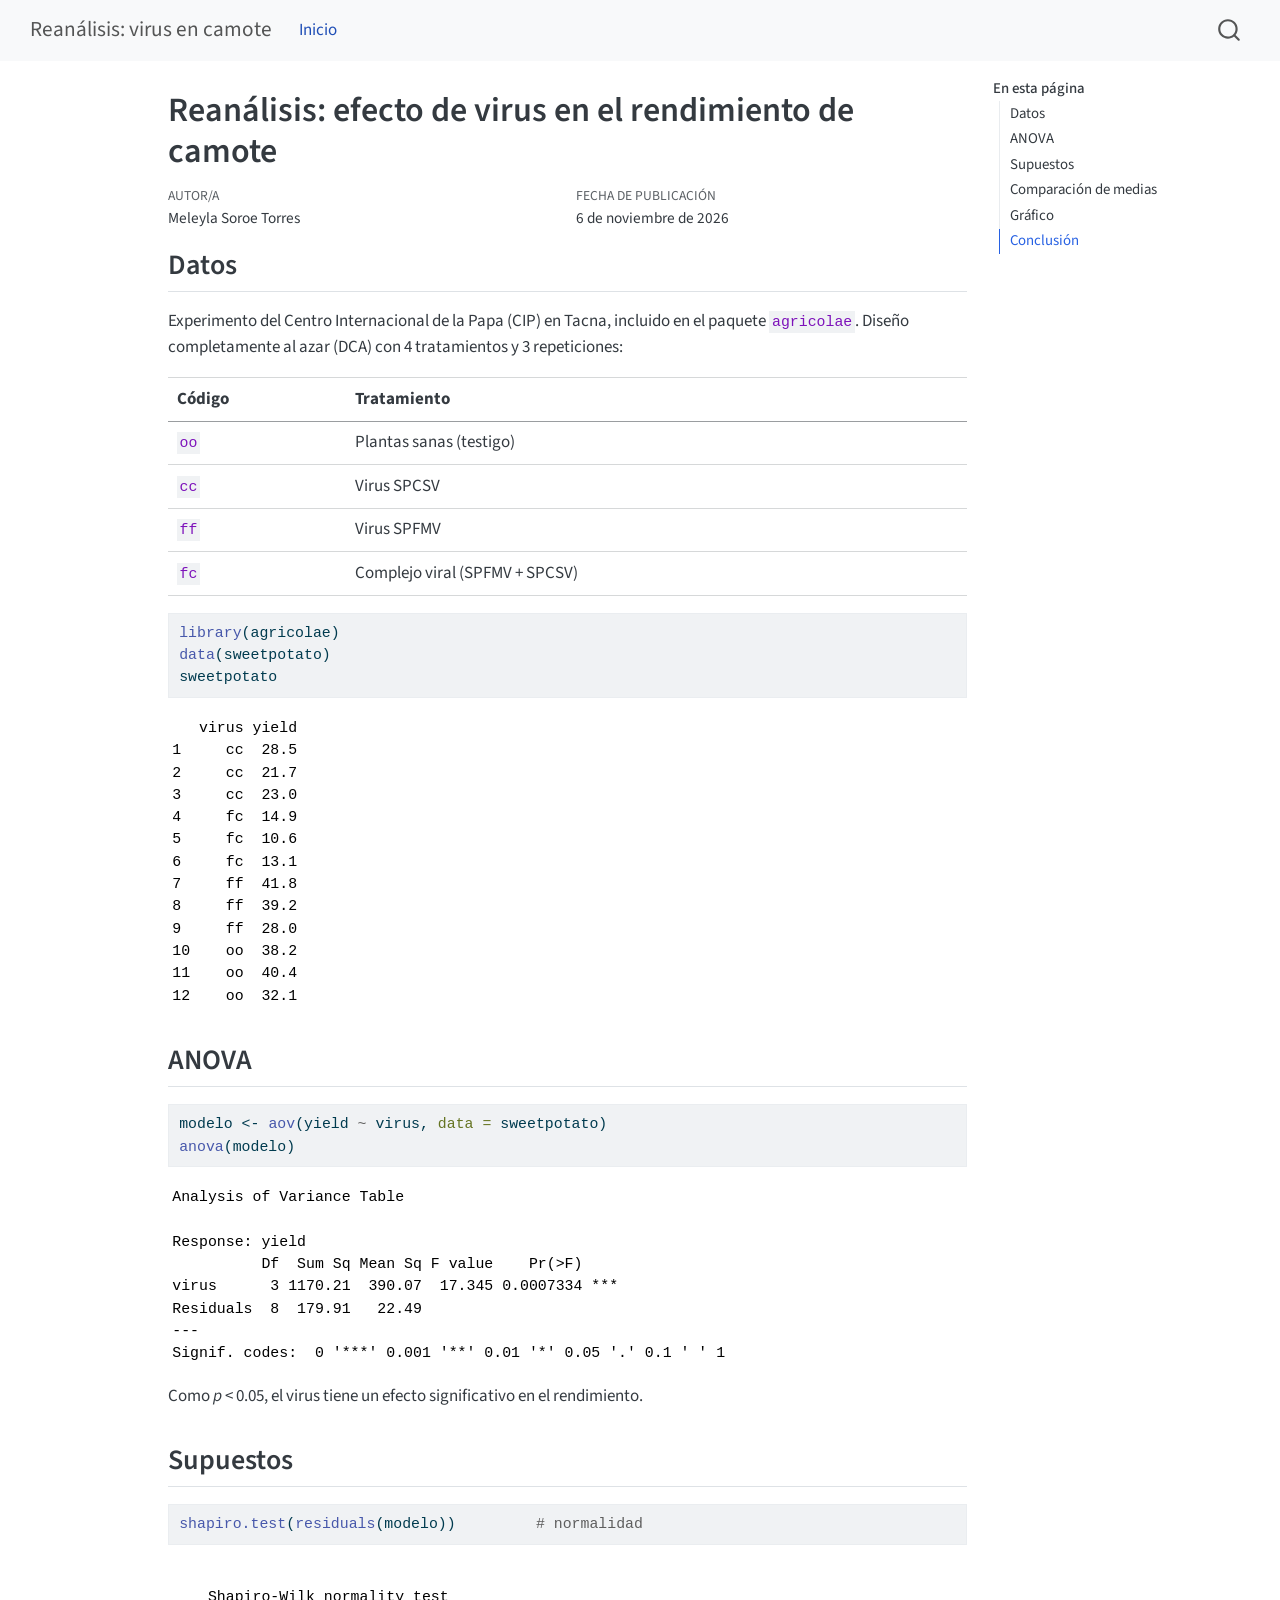
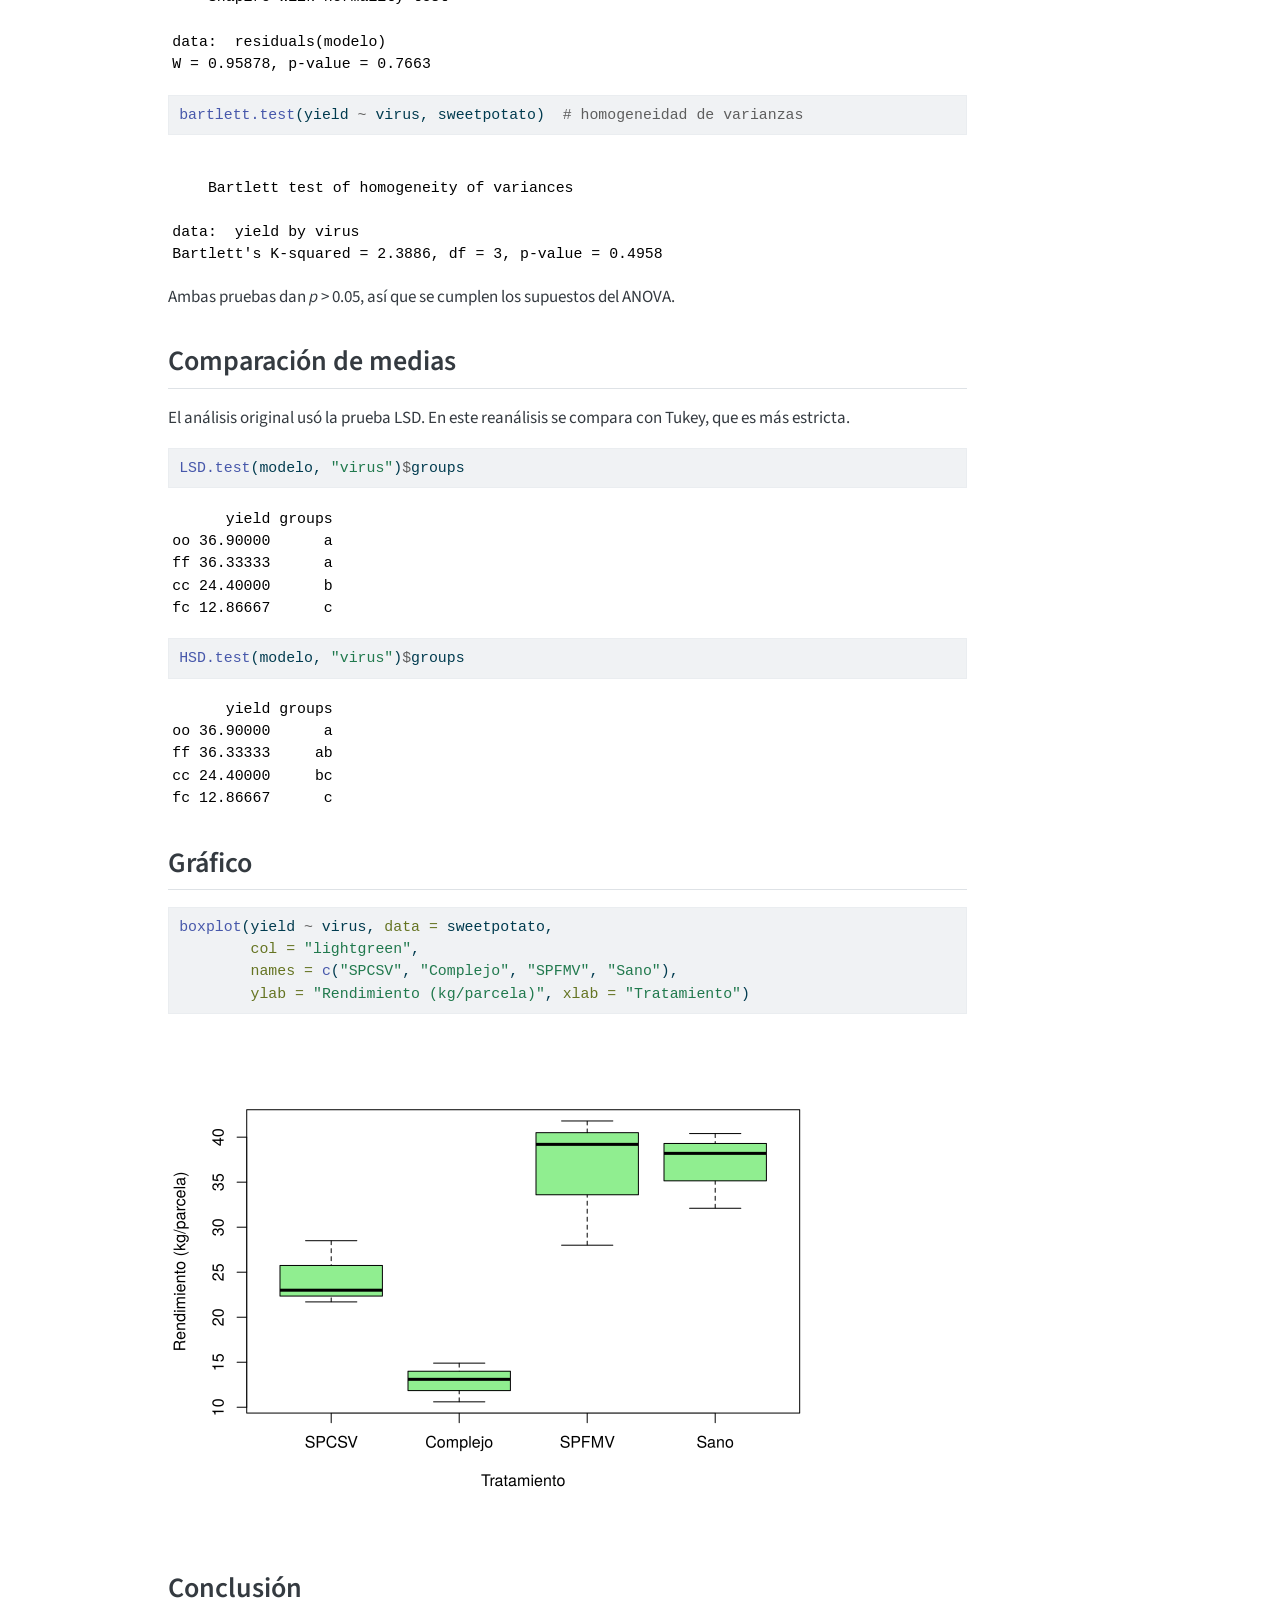
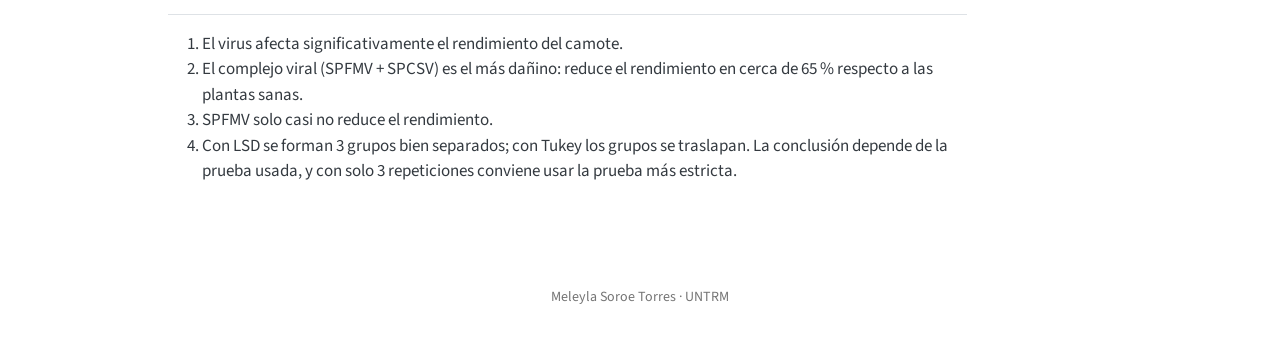
==== commit 2a429b0c: "Add files via upload" ====
--- a/docs/index.html
+++ b/docs/index.html
@@ -6,9 +6,9 @@
 
 <meta name="viewport" content="width=device-width, initial-scale=1.0, user-scalable=yes">
 
-<meta name="author" content="Bryan Chávez Velaisosa">
-
-<title>Reanálisis de un experimento de virus en camote – Reanálisis: virus en camote</title>
+<meta name="author" content="Meleyla Soroe Torres">
+
+<title>Reanálisis: efecto de virus en el rendimiento de camote – Reanálisis: virus en camote</title>
 <style>
 /* Default styles provided by pandoc.
 ** See https://pandoc.org/MANUAL.html#variables-for-html for config info.
@@ -134,21 +134,6 @@
     <a class="nav-link active" href="./index.html" aria-current="page"> 
 <span class="menu-text">Inicio</span></a>
   </li>  
-  <li class="nav-item">
-    <a class="nav-link" href="./datos.html"> 
-<span class="menu-text">Base de datos</span></a>
-  </li>  
-  <li class="nav-item">
-    <a class="nav-link" href="./reanalisis.html"> 
-<span class="menu-text">Reanálisis</span></a>
-  </li>  
-</ul>
-            <ul class="navbar-nav navbar-nav-scroll ms-auto">
-  <li class="nav-item compact">
-    <a class="nav-link" href="https://github.com/bryanchavez03/reanalisis-camote"> <i class="bi bi-github" role="img">
-</i> 
-<span class="menu-text"></span></a>
-  </li>  
 </ul>
           </div> <!-- /navcollapse -->
             <div class="quarto-navbar-tools">
@@ -166,10 +151,12 @@
     <h2 id="toc-title">En esta página</h2>
    
   <ul>
-  <li><a href="#de-qué-trata" id="toc-de-qué-trata" class="nav-link active" data-scroll-target="#de-qué-trata">¿De qué trata?</a></li>
-  <li><a href="#por-qué-un-reanálisis" id="toc-por-qué-un-reanálisis" class="nav-link" data-scroll-target="#por-qué-un-reanálisis">¿Por qué un reanálisis?</a></li>
-  <li><a href="#contenido" id="toc-contenido" class="nav-link" data-scroll-target="#contenido">Contenido</a></li>
-  <li><a href="#herramientas" id="toc-herramientas" class="nav-link" data-scroll-target="#herramientas">Herramientas</a></li>
+  <li><a href="#datos" id="toc-datos" class="nav-link active" data-scroll-target="#datos">Datos</a></li>
+  <li><a href="#anova" id="toc-anova" class="nav-link" data-scroll-target="#anova">ANOVA</a></li>
+  <li><a href="#supuestos" id="toc-supuestos" class="nav-link" data-scroll-target="#supuestos">Supuestos</a></li>
+  <li><a href="#comparación-de-medias" id="toc-comparación-de-medias" class="nav-link" data-scroll-target="#comparación-de-medias">Comparación de medias</a></li>
+  <li><a href="#gráfico" id="toc-gráfico" class="nav-link" data-scroll-target="#gráfico">Gráfico</a></li>
+  <li><a href="#conclusión" id="toc-conclusión" class="nav-link" data-scroll-target="#conclusión">Conclusión</a></li>
   </ul>
 </nav>
     </div>
@@ -178,8 +165,7 @@
 
 <header id="title-block-header" class="quarto-title-block default">
 <div class="quarto-title">
-<div class="quarto-title-block"><div><h1 class="title">Reanálisis de un experimento de virus en camote</h1><button type="button" class="btn code-tools-button" id="quarto-code-tools-source"><i class="bi"></i> Código</button></div></div>
-<p class="subtitle lead">¿Cambian las conclusiones si se usa otra prueba de comparación de medias?</p>
+<h1 class="title">Reanálisis: efecto de virus en el rendimiento de camote</h1>
 </div>
 
 
@@ -189,7 +175,7 @@
     <div>
     <div class="quarto-title-meta-heading">Autor/a</div>
     <div class="quarto-title-meta-contents">
-             <p>Bryan Chávez Velaisosa </p>
+             <p>Meleyla Soroe Torres </p>
           </div>
   </div>
     
@@ -208,10 +194,9 @@
 </header>
 
 
-<section id="de-qué-trata" class="level2">
-<h2 class="anchored" data-anchor-id="de-qué-trata">¿De qué trata?</h2>
-<p>En esta página se <strong>reanaliza una base de datos pública</strong> de un experimento con camote (<em>Ipomoea batatas</em>) hecho en Tacna por el Centro Internacional de la Papa (CIP). La base viene en el paquete de R <code>agricolae</code> (de Mendiburu) y es uno de los ejemplos clásicos de enseñanza de diseño experimental en el Perú.</p>
-<p>El experimento evaluó cómo afectan dos virus al rendimiento del camote:</p>
+<section id="datos" class="level2">
+<h2 class="anchored" data-anchor-id="datos">Datos</h2>
+<p>Experimento del Centro Internacional de la Papa (CIP) en Tacna, incluido en el paquete <code>agricolae</code>. Diseño completamente al azar (DCA) con 4 tratamientos y 3 repeticiones:</p>
 <table class="caption-top table">
 <thead>
 <tr class="header">
@@ -226,11 +211,11 @@
 </tr>
 <tr class="even">
 <td><code>cc</code></td>
-<td>SPCSV, virus del enanismo clorótico</td>
+<td>Virus SPCSV</td>
 </tr>
 <tr class="odd">
 <td><code>ff</code></td>
-<td>SPFMV, virus del moteado plumoso</td>
+<td>Virus SPFMV</td>
 </tr>
 <tr class="even">
 <td><code>fc</code></td>
@@ -238,31 +223,114 @@
 </tr>
 </tbody>
 </table>
+<div class="cell">
+<div class="code-copy-outer-scaffold"><div class="sourceCode cell-code" id="cb1"><pre class="sourceCode r code-with-copy"><code class="sourceCode r"><span id="cb1-1"><a href="#cb1-1" aria-hidden="true" tabindex="-1"></a><span class="fu">library</span>(agricolae)</span>
+<span id="cb1-2"><a href="#cb1-2" aria-hidden="true" tabindex="-1"></a><span class="fu">data</span>(sweetpotato)</span>
+<span id="cb1-3"><a href="#cb1-3" aria-hidden="true" tabindex="-1"></a>sweetpotato</span></code></pre></div><button title="Copiar al portapapeles" class="code-copy-button"><i class="bi"></i></button></div>
+<div class="cell-output cell-output-stdout">
+<pre><code>   virus yield
+1     cc  28.5
+2     cc  21.7
+3     cc  23.0
+4     fc  14.9
+5     fc  10.6
+6     fc  13.1
+7     ff  41.8
+8     ff  39.2
+9     ff  28.0
+10    oo  38.2
+11    oo  40.4
+12    oo  32.1</code></pre>
+</div>
+</div>
 </section>
-<section id="por-qué-un-reanálisis" class="level2">
-<h2 class="anchored" data-anchor-id="por-qué-un-reanálisis">¿Por qué un reanálisis?</h2>
-<p>En el ejemplo original se analizan estos datos con ANOVA y la <strong>prueba LSD de Fisher</strong>. La LSD es la menos exigente de las pruebas de comparación múltiple: con 4 tratamientos se hacen 6 comparaciones y la probabilidad de encontrar una diferencia “falsa” aumenta.</p>
-<p>Este reanálisis revisa:</p>
+<section id="anova" class="level2">
+<h2 class="anchored" data-anchor-id="anova">ANOVA</h2>
+<div class="cell">
+<div class="code-copy-outer-scaffold"><div class="sourceCode cell-code" id="cb3"><pre class="sourceCode r code-with-copy"><code class="sourceCode r"><span id="cb3-1"><a href="#cb3-1" aria-hidden="true" tabindex="-1"></a>modelo <span class="ot">&lt;-</span> <span class="fu">aov</span>(yield <span class="sc">~</span> virus, <span class="at">data =</span> sweetpotato)</span>
+<span id="cb3-2"><a href="#cb3-2" aria-hidden="true" tabindex="-1"></a><span class="fu">anova</span>(modelo)</span></code></pre></div><button title="Copiar al portapapeles" class="code-copy-button"><i class="bi"></i></button></div>
+<div class="cell-output cell-output-stdout">
+<pre><code>Analysis of Variance Table
+
+Response: yield
+          Df  Sum Sq Mean Sq F value    Pr(&gt;F)    
+virus      3 1170.21  390.07  17.345 0.0007334 ***
+Residuals  8  179.91   22.49                      
+---
+Signif. codes:  0 '***' 0.001 '**' 0.01 '*' 0.05 '.' 0.1 ' ' 1</code></pre>
+</div>
+</div>
+<p>Como <em>p</em> &lt; 0.05, el virus tiene un efecto significativo en el rendimiento.</p>
+</section>
+<section id="supuestos" class="level2">
+<h2 class="anchored" data-anchor-id="supuestos">Supuestos</h2>
+<div class="cell">
+<div class="code-copy-outer-scaffold"><div class="sourceCode cell-code" id="cb5"><pre class="sourceCode r code-with-copy"><code class="sourceCode r"><span id="cb5-1"><a href="#cb5-1" aria-hidden="true" tabindex="-1"></a><span class="fu">shapiro.test</span>(<span class="fu">residuals</span>(modelo))         <span class="co"># normalidad</span></span></code></pre></div><button title="Copiar al portapapeles" class="code-copy-button"><i class="bi"></i></button></div>
+<div class="cell-output cell-output-stdout">
+<pre><code>
+    Shapiro-Wilk normality test
+
+data:  residuals(modelo)
+W = 0.95878, p-value = 0.7663</code></pre>
+</div>
+<div class="code-copy-outer-scaffold"><div class="sourceCode cell-code" id="cb7"><pre class="sourceCode r code-with-copy"><code class="sourceCode r"><span id="cb7-1"><a href="#cb7-1" aria-hidden="true" tabindex="-1"></a><span class="fu">bartlett.test</span>(yield <span class="sc">~</span> virus, sweetpotato)  <span class="co"># homogeneidad de varianzas</span></span></code></pre></div><button title="Copiar al portapapeles" class="code-copy-button"><i class="bi"></i></button></div>
+<div class="cell-output cell-output-stdout">
+<pre><code>
+    Bartlett test of homogeneity of variances
+
+data:  yield by virus
+Bartlett's K-squared = 2.3886, df = 3, p-value = 0.4958</code></pre>
+</div>
+</div>
+<p>Ambas pruebas dan <em>p</em> &gt; 0.05, así que se cumplen los supuestos del ANOVA.</p>
+</section>
+<section id="comparación-de-medias" class="level2">
+<h2 class="anchored" data-anchor-id="comparación-de-medias">Comparación de medias</h2>
+<p>El análisis original usó la prueba LSD. En este reanálisis se compara con Tukey, que es más estricta.</p>
+<div class="cell">
+<div class="code-copy-outer-scaffold"><div class="sourceCode cell-code" id="cb9"><pre class="sourceCode r code-with-copy"><code class="sourceCode r"><span id="cb9-1"><a href="#cb9-1" aria-hidden="true" tabindex="-1"></a><span class="fu">LSD.test</span>(modelo, <span class="st">"virus"</span>)<span class="sc">$</span>groups</span></code></pre></div><button title="Copiar al portapapeles" class="code-copy-button"><i class="bi"></i></button></div>
+<div class="cell-output cell-output-stdout">
+<pre><code>      yield groups
+oo 36.90000      a
+ff 36.33333      a
+cc 24.40000      b
+fc 12.86667      c</code></pre>
+</div>
+<div class="code-copy-outer-scaffold"><div class="sourceCode cell-code" id="cb11"><pre class="sourceCode r code-with-copy"><code class="sourceCode r"><span id="cb11-1"><a href="#cb11-1" aria-hidden="true" tabindex="-1"></a><span class="fu">HSD.test</span>(modelo, <span class="st">"virus"</span>)<span class="sc">$</span>groups</span></code></pre></div><button title="Copiar al portapapeles" class="code-copy-button"><i class="bi"></i></button></div>
+<div class="cell-output cell-output-stdout">
+<pre><code>      yield groups
+oo 36.90000      a
+ff 36.33333     ab
+cc 24.40000     bc
+fc 12.86667      c</code></pre>
+</div>
+</div>
+</section>
+<section id="gráfico" class="level2">
+<h2 class="anchored" data-anchor-id="gráfico">Gráfico</h2>
+<div class="cell">
+<div class="code-copy-outer-scaffold"><div class="sourceCode cell-code" id="cb13"><pre class="sourceCode r code-with-copy"><code class="sourceCode r"><span id="cb13-1"><a href="#cb13-1" aria-hidden="true" tabindex="-1"></a><span class="fu">boxplot</span>(yield <span class="sc">~</span> virus, <span class="at">data =</span> sweetpotato,</span>
+<span id="cb13-2"><a href="#cb13-2" aria-hidden="true" tabindex="-1"></a>        <span class="at">col =</span> <span class="st">"lightgreen"</span>,</span>
+<span id="cb13-3"><a href="#cb13-3" aria-hidden="true" tabindex="-1"></a>        <span class="at">names =</span> <span class="fu">c</span>(<span class="st">"SPCSV"</span>, <span class="st">"Complejo"</span>, <span class="st">"SPFMV"</span>, <span class="st">"Sano"</span>),</span>
+<span id="cb13-4"><a href="#cb13-4" aria-hidden="true" tabindex="-1"></a>        <span class="at">ylab =</span> <span class="st">"Rendimiento (kg/parcela)"</span>, <span class="at">xlab =</span> <span class="st">"Tratamiento"</span>)</span></code></pre></div><button title="Copiar al portapapeles" class="code-copy-button"><i class="bi"></i></button></div>
+<div class="cell-output-display">
+<div>
+<figure class="figure">
+<p><img src="index_files/figure-html/unnamed-chunk-5-1.png" class="img-fluid figure-img" width="672"></p>
+</figure>
+</div>
+</div>
+</div>
+</section>
+<section id="conclusión" class="level2">
+<h2 class="anchored" data-anchor-id="conclusión">Conclusión</h2>
 <ol type="1">
-<li>Si se cumplen los supuestos del ANOVA.</li>
-<li>Si las conclusiones cambian con pruebas más estrictas (Tukey).</li>
-<li>Si la pregunta del experimento se responde mejor comparando cada virus <strong>contra el testigo sano</strong> (prueba de Dunnett).</li>
-<li>Cuánto rendimiento se pierde con cada virus.</li>
+<li>El virus afecta significativamente el rendimiento del camote.</li>
+<li>El complejo viral (SPFMV + SPCSV) es el más dañino: reduce el rendimiento en cerca de 65 % respecto a las plantas sanas.</li>
+<li>SPFMV solo casi no reduce el rendimiento.</li>
+<li>Con LSD se forman 3 grupos bien separados; con Tukey los grupos se traslapan. La conclusión depende de la prueba usada, y con solo 3 repeticiones conviene usar la prueba más estricta.</li>
 </ol>
-</section>
-<section id="contenido" class="level2">
-<h2 class="anchored" data-anchor-id="contenido">Contenido</h2>
-<ul>
-<li><a href="./datos.html"><strong>Base de datos</strong></a>: descripción y descarga de los datos.</li>
-<li><a href="./reanalisis.html"><strong>Reanálisis</strong></a>: análisis completo en R con el código.</li>
-</ul>
-</section>
-<section id="herramientas" class="level2">
-<h2 class="anchored" data-anchor-id="herramientas">Herramientas</h2>
-<p>R, Quarto, <code>tidyverse</code>, <code>agricolae</code>, <code>inti</code> y <code>multcomp</code>. Publicado con GitHub Pages.</p>
-
-
-<!-- -->
+
 
 </section>
 
@@ -337,57 +405,6 @@
         container: window.document.getElementById('quarto-embedded-source-code-modal')
       });
       clipboardModal.on('success', onCopySuccess);
-    }
-    const viewSource = window.document.getElementById('quarto-view-source') ||
-                       window.document.getElementById('quarto-code-tools-source');
-    if (viewSource) {
-      const sourceUrl = viewSource.getAttribute("data-quarto-source-url");
-      viewSource.addEventListener("click", function(e) {
-        if (sourceUrl) {
-          // rstudio viewer pane
-          if (/\bcapabilities=\b/.test(window.location)) {
-            window.open(sourceUrl);
-          } else {
-            window.location.href = sourceUrl;
-          }
-        } else {
-          const modal = new bootstrap.Modal(document.getElementById('quarto-embedded-source-code-modal'));
-          modal.show();
-        }
-        return false;
-      });
-    }
-    function toggleCodeHandler(show) {
-      return function(e) {
-        const cellDetails = window.document.querySelectorAll(".cell details.code-fold");
-        for (let i=0; i<cellDetails.length; i++) {
-          const details = cellDetails[i];
-          if (show) {
-            details.open = true;
-          } else {
-            details.removeAttribute("open");
-          }
-        }
-        const cellCodeDivs = window.document.querySelectorAll(".cell div.sourceCode.cell-code");
-        const fromCls = show ? "hidden" : "unhidden";
-        const toCls = show ? "unhidden" : "hidden";
-        for (let i=0; i<cellCodeDivs.length; i++) {
-          const codeDiv = cellCodeDivs[i];
-          if (codeDiv.classList.contains(fromCls)) {
-            codeDiv.classList.remove(fromCls);
-            codeDiv.classList.add(toCls);
-          } 
-        }
-        return false;
-      }
-    }
-    const hideAllCode = window.document.getElementById("quarto-hide-all-code");
-    if (hideAllCode) {
-      hideAllCode.addEventListener("click", toggleCodeHandler(false));
-    }
-    const showAllCode = window.document.getElementById("quarto-show-all-code");
-    if (showAllCode) {
-      showAllCode.addEventListener("click", toggleCodeHandler(true));
     }
       var localhostRegex = new RegExp(/^(?:http|https):\/\/localhost\:?[0-9]*\//);
       var mailtoRegex = new RegExp(/^mailto:/);
@@ -793,47 +810,7 @@
   </script>
   <script type="application/javascript">
   window.quartoScrollableRegionsLabels = {"code":"Código desplazable","output":"Salida desplazable"};
-  </script><div class="modal fade" id="quarto-embedded-source-code-modal" tabindex="-1" aria-labelledby="quarto-embedded-source-code-modal-label" aria-hidden="true"><div class="modal-dialog modal-dialog-scrollable"><div class="modal-content"><div class="modal-header"><h5 class="modal-title" id="quarto-embedded-source-code-modal-label">Ejecutar el código</h5><button class="btn-close" data-bs-dismiss="modal"></button></div><div class="modal-body"><div class="">
-<div class="code-copy-outer-scaffold"><div class="sourceCode" id="cb1" data-shortcodes="false"><pre class="sourceCode markdown code-with-copy"><code class="sourceCode markdown"><span id="cb1-1"><a href="#cb1-1" aria-hidden="true" tabindex="-1"></a><span class="co">---</span></span>
-<span id="cb1-2"><a href="#cb1-2" aria-hidden="true" tabindex="-1"></a><span class="an">title:</span><span class="co"> "Reanálisis de un experimento de virus en camote"</span></span>
-<span id="cb1-3"><a href="#cb1-3" aria-hidden="true" tabindex="-1"></a><span class="an">subtitle:</span><span class="co"> "¿Cambian las conclusiones si se usa otra prueba de comparación de medias?"</span></span>
-<span id="cb1-4"><a href="#cb1-4" aria-hidden="true" tabindex="-1"></a><span class="an">author:</span><span class="co"> "Bryan Chávez Velaisosa"</span></span>
-<span id="cb1-5"><a href="#cb1-5" aria-hidden="true" tabindex="-1"></a><span class="an">date:</span><span class="co"> today</span></span>
-<span id="cb1-6"><a href="#cb1-6" aria-hidden="true" tabindex="-1"></a><span class="co">---</span></span>
-<span id="cb1-7"><a href="#cb1-7" aria-hidden="true" tabindex="-1"></a></span>
-<span id="cb1-8"><a href="#cb1-8" aria-hidden="true" tabindex="-1"></a><span class="fu">## ¿De qué trata?</span></span>
-<span id="cb1-9"><a href="#cb1-9" aria-hidden="true" tabindex="-1"></a></span>
-<span id="cb1-10"><a href="#cb1-10" aria-hidden="true" tabindex="-1"></a>En esta página se **reanaliza una base de datos pública** de un experimento con camote (*Ipomoea batatas*) hecho en Tacna por el Centro Internacional de la Papa (CIP). La base viene en el paquete de R <span class="in">`agricolae`</span> (de Mendiburu) y es uno de los ejemplos clásicos de enseñanza de diseño experimental en el Perú.</span>
-<span id="cb1-11"><a href="#cb1-11" aria-hidden="true" tabindex="-1"></a></span>
-<span id="cb1-12"><a href="#cb1-12" aria-hidden="true" tabindex="-1"></a>El experimento evaluó cómo afectan dos virus al rendimiento del camote:</span>
-<span id="cb1-13"><a href="#cb1-13" aria-hidden="true" tabindex="-1"></a></span>
-<span id="cb1-14"><a href="#cb1-14" aria-hidden="true" tabindex="-1"></a><span class="pp">|</span> Código <span class="pp">|</span> Tratamiento <span class="pp">|</span></span>
-<span id="cb1-15"><a href="#cb1-15" aria-hidden="true" tabindex="-1"></a><span class="pp">|---|---|</span></span>
-<span id="cb1-16"><a href="#cb1-16" aria-hidden="true" tabindex="-1"></a><span class="pp">|</span> <span class="in">`oo`</span> <span class="pp">|</span> Plantas sanas (testigo) <span class="pp">|</span></span>
-<span id="cb1-17"><a href="#cb1-17" aria-hidden="true" tabindex="-1"></a><span class="pp">|</span> <span class="in">`cc`</span> <span class="pp">|</span> SPCSV, virus del enanismo clorótico <span class="pp">|</span></span>
-<span id="cb1-18"><a href="#cb1-18" aria-hidden="true" tabindex="-1"></a><span class="pp">|</span> <span class="in">`ff`</span> <span class="pp">|</span> SPFMV, virus del moteado plumoso <span class="pp">|</span></span>
-<span id="cb1-19"><a href="#cb1-19" aria-hidden="true" tabindex="-1"></a><span class="pp">|</span> <span class="in">`fc`</span> <span class="pp">|</span> Complejo viral (SPFMV + SPCSV) <span class="pp">|</span></span>
-<span id="cb1-20"><a href="#cb1-20" aria-hidden="true" tabindex="-1"></a></span>
-<span id="cb1-21"><a href="#cb1-21" aria-hidden="true" tabindex="-1"></a><span class="fu">## ¿Por qué un reanálisis?</span></span>
-<span id="cb1-22"><a href="#cb1-22" aria-hidden="true" tabindex="-1"></a></span>
-<span id="cb1-23"><a href="#cb1-23" aria-hidden="true" tabindex="-1"></a>En el ejemplo original se analizan estos datos con ANOVA y la **prueba LSD de Fisher**. La LSD es la menos exigente de las pruebas de comparación múltiple: con 4 tratamientos se hacen 6 comparaciones y la probabilidad de encontrar una diferencia "falsa" aumenta.</span>
-<span id="cb1-24"><a href="#cb1-24" aria-hidden="true" tabindex="-1"></a></span>
-<span id="cb1-25"><a href="#cb1-25" aria-hidden="true" tabindex="-1"></a>Este reanálisis revisa:</span>
-<span id="cb1-26"><a href="#cb1-26" aria-hidden="true" tabindex="-1"></a></span>
-<span id="cb1-27"><a href="#cb1-27" aria-hidden="true" tabindex="-1"></a><span class="ss">1. </span>Si se cumplen los supuestos del ANOVA.</span>
-<span id="cb1-28"><a href="#cb1-28" aria-hidden="true" tabindex="-1"></a><span class="ss">2. </span>Si las conclusiones cambian con pruebas más estrictas (Tukey).</span>
-<span id="cb1-29"><a href="#cb1-29" aria-hidden="true" tabindex="-1"></a><span class="ss">3. </span>Si la pregunta del experimento se responde mejor comparando cada virus **contra el testigo sano** (prueba de Dunnett).</span>
-<span id="cb1-30"><a href="#cb1-30" aria-hidden="true" tabindex="-1"></a><span class="ss">4. </span>Cuánto rendimiento se pierde con cada virus.</span>
-<span id="cb1-31"><a href="#cb1-31" aria-hidden="true" tabindex="-1"></a></span>
-<span id="cb1-32"><a href="#cb1-32" aria-hidden="true" tabindex="-1"></a><span class="fu">## Contenido</span></span>
-<span id="cb1-33"><a href="#cb1-33" aria-hidden="true" tabindex="-1"></a></span>
-<span id="cb1-34"><a href="#cb1-34" aria-hidden="true" tabindex="-1"></a><span class="ss">- </span><span class="co">[</span><span class="ot">**Base de datos**</span><span class="co">](datos.qmd)</span>: descripción y descarga de los datos.</span>
-<span id="cb1-35"><a href="#cb1-35" aria-hidden="true" tabindex="-1"></a><span class="ss">- </span><span class="co">[</span><span class="ot">**Reanálisis**</span><span class="co">](reanalisis.qmd)</span>: análisis completo en R con el código.</span>
-<span id="cb1-36"><a href="#cb1-36" aria-hidden="true" tabindex="-1"></a></span>
-<span id="cb1-37"><a href="#cb1-37" aria-hidden="true" tabindex="-1"></a><span class="fu">## Herramientas</span></span>
-<span id="cb1-38"><a href="#cb1-38" aria-hidden="true" tabindex="-1"></a></span>
-<span id="cb1-39"><a href="#cb1-39" aria-hidden="true" tabindex="-1"></a>R, Quarto, <span class="in">`tidyverse`</span>, <span class="in">`agricolae`</span>, <span class="in">`inti`</span> y <span class="in">`multcomp`</span>. Publicado con GitHub Pages.</span></code></pre></div><button title="Copiar al portapapeles" class="code-copy-button" data-in-quarto-modal=""><i class="bi"></i></button></div>
-</div></div></div></div></div>
+  </script>
 </div> <!-- /content -->
 <footer class="footer">
   <div class="nav-footer">
@@ -841,7 +818,7 @@
       &nbsp;
     </div>   
     <div class="nav-footer-center">
-<p>Bryan Chávez Velaisosa · Ingeniería Agronómica, UNTRM</p>
+<p>Meleyla Soroe Torres · UNTRM</p>
 </div>
     <div class="nav-footer-right">
       &nbsp;
